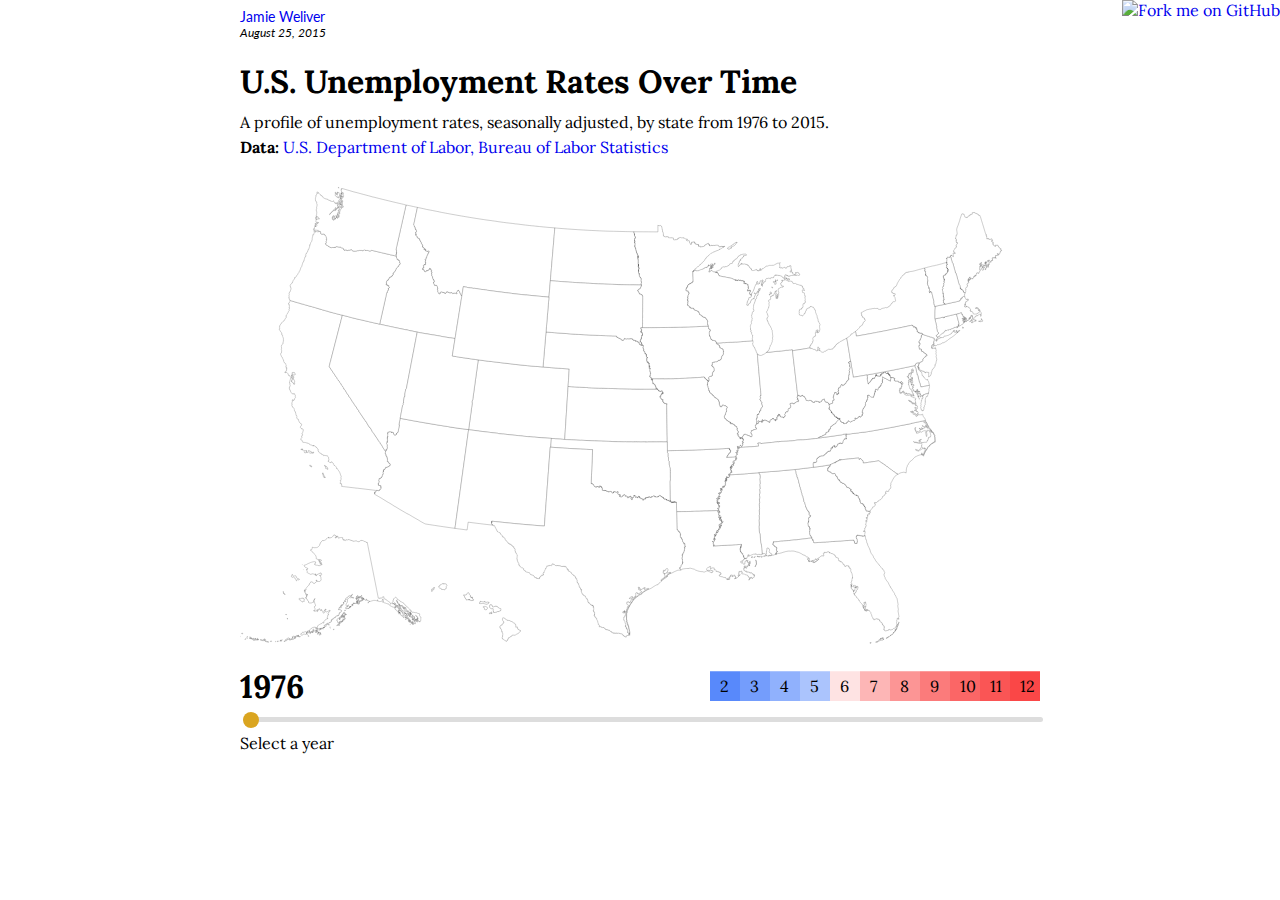
==== index.html @ 6589b090 "updated index.html" ====
<!DOCTYPE html>
<!--[if lt IE 7]>      <html class="no-js lt-ie9 lt-ie8 lt-ie7"> <![endif]-->
<!--[if IE 7]>         <html class="no-js lt-ie9 lt-ie8"> <![endif]-->
<!--[if IE 8]>         <html class="no-js lt-ie9"> <![endif]-->
<!--[if gt IE 8]><!--> <html class="no-js"> <!--<![endif]-->
    <head>
        <meta charset="utf-8">
        <meta http-equiv="X-UA-Compatible" content="IE=edge">
        <title>US Unemployment Rate Over Time</title>
        <meta name="description" content="A simple interactive map showing unemployment rates by state from 1976 to 2015. Created by Jamie Weliver,@jamieweliver">
        <meta name="viewport" content="width=device-width, initial-scale=1">
        <link rel="stylesheet" type="text/css" href="css/main.css">
        <link href='http://fonts.googleapis.com/css?family=Lato:400,300,700italic,300italic|Lora:400,400italic' rel='stylesheet' type='text/css'>

    </head>
    <body>
        <!--[if lt IE 7]>
            <p class="browsehappy">You are using an <strong>outdated</strong> browser. Please <a href="http://browsehappy.com/">upgrade your browser</a> to improve your experience.</p>
        <![endif]-->

        <!-- Main content area -->
        <div class="container">
        	<div class="header">
             <div class="head name"><a href="http://www.github.com/weliver">Jamie Weliver</a></div>
             <div class="head date">August 25, 2015</div>
             <h1>U.S. Unemployment Rates Over Time</h1>
             <p>A profile of unemployment rates, seasonally adjusted, by state from 1976 to 2015.</p>
             <p><span>Data: </span> <a href="http://beta.bls.gov/dataQuery/find">U.S. Department of Labor, Bureau of Labor Statistics</a></p>
            </div>
            <div class="map">
            <div id="map"></div>
            <div class="slider">
            <div style='width:100%;'>
            <div style="float: left; width: 20%;"><h1 style="display:inline;" id="data-year"></h1></div>
            <div id="key" style="display:inline;"></div>
            </div>
               <input type="range" id="year" min="1976" max="2012" value="1976" step="1">
               <label for="year">Select a year</label>
            </div>      
            </div>
        </div>
        
        <!--Scripts-->
    <script src="//ajax.googleapis.com/ajax/libs/jquery/1.10.2/jquery.min.js"></script>
		<script src="bower_components/d3/d3.js"></script>
		<script src="bower_components/topojson/topojson.js"></script>
		<script src="js/map.js"></script>
        <script src="js/main.js"></script>

        <!-- Google Analytics: change UA-XXXXX-X to be your site's ID. -->
        <script>
          (function(i,s,o,g,r,a,m){i['GoogleAnalyticsObject']=r;i[r]=i[r]||function(){
          (i[r].q=i[r].q||[]).push(arguments)},i[r].l=1*new Date();a=s.createElement(o),
          m=s.getElementsByTagName(o)[0];a.async=1;a.src=g;m.parentNode.insertBefore(a,m)
          })(window,document,'script','//www.google-analytics.com/analytics.js','ga');

          ga('create', 'UA-66753505-1', 'auto');
          ga('send', 'pageview');

        </script>
    <a href="https://github.com/weliver/us-unemployment"><img style="position: absolute; top: 0; right: 0; border: 0;" src="https://camo.githubusercontent.com/e7bbb0521b397edbd5fe43e7f760759336b5e05f/68747470733a2f2f73332e616d617a6f6e6177732e636f6d2f6769746875622f726962626f6e732f666f726b6d655f72696768745f677265656e5f3030373230302e706e67" alt="Fork me on GitHub" data-canonical-src="https://s3.amazonaws.com/github/ribbons/forkme_right_green_007200.png"></a>
    </body>
</html>
---- css/main.css ----
body {
    font-family: 'Lora', serif;
}
a {
    text-decoration: none;
}
span {
    font-weight: bolder;
}
h1 {
    margin-bottom: 10px;
}
.head {
    font-family: 'Lato', sans-serif;
    font-size: .75em;
    font-weight: 400;
}
.head.name {
    font-size: .9em;
}
.head.date {
    font-style: italic;
}
.header p{
    margin: 5px 0px;
}
.container {
    margin: 0 auto;
    max-width: 800px;
}

.map {
    
}

.key {
    color: black;
    
}

.tooltip {
    background: white;
    border: 1px solid #efefef;
    padding: 5px;
    box-shadow: 2px 2px 2px #888888;
}

.land {
	fill: white;
}
.state-boundary {
	fill: white;
	stroke: white;
}
.subunit {
	fill: white;
	stroke: #383838;
    stroke-width: .25;
}
input[type=range] {
    /*removes default webkit styles*/
    -webkit-appearance: none;
    
    /*fix for FF unable to apply focus style bug */
    border: 1px solid white;
    margin-bottom: 10px;
    
    /*required for proper track sizing in FF*/
    width: 100%;
}

/*Input styling inspired from Brenna OBrien.
Blog: http://brennaobrien.com/blog/2014/05/style-input-type-range-in-every-browser.html
*/

input[type=range]::-webkit-slider-runnable-track {
    width: 300px;
    height: 5px;
    background: #ddd;
    border: none;
    border-radius: 3px;
}
input[type=range]::-webkit-slider-thumb {
    -webkit-appearance: none;
    border: none;
    height: 16px;
    width: 16px;
    border-radius: 50%;
    background: goldenrod;
    margin-top: -5px;
}
input[type=range]:focus {
    outline: none;
}
input[type=range]:focus::-webkit-slider-runnable-track {
    background: #ccc;
}

input[type=range]::-moz-range-track {
    width: 300px;
    height: 5px;
    background: #ddd;
    border: none;
    border-radius: 3px;
}
input[type=range]::-moz-range-thumb {
    border: none;
    height: 16px;
    width: 16px;
    border-radius: 50%;
    background: goldenrod;
}

/*hide the outline behind the border*/
input[type=range]:-moz-focusring{
    outline: 1px solid white;
    outline-offset: -1px;
}

input[type=range]::-ms-track {
    width: 300px;
    height: 5px;
    
    /*remove bg colour from the track, we'll use ms-fill-lower and ms-fill-upper instead */
    background: transparent;
    
    /*leave room for the larger thumb to overflow with a transparent border */
    border-color: transparent;
    border-width: 6px 0;

    /*remove default tick marks*/
    color: transparent;
}
input[type=range]::-ms-fill-lower {
    background: #777;
    border-radius: 10px;
}
input[type=range]::-ms-fill-upper {
    background: #ddd;
    border-radius: 10px;
}
input[type=range]::-ms-thumb {
    border: none;
    height: 16px;
    width: 16px;
    border-radius: 50%;
    background: goldenrod;
}
input[type=range]:focus::-ms-fill-lower {
    background: #888;
}
input[type=range]:focus::-ms-fill-upper {
    background: #ccc;
}
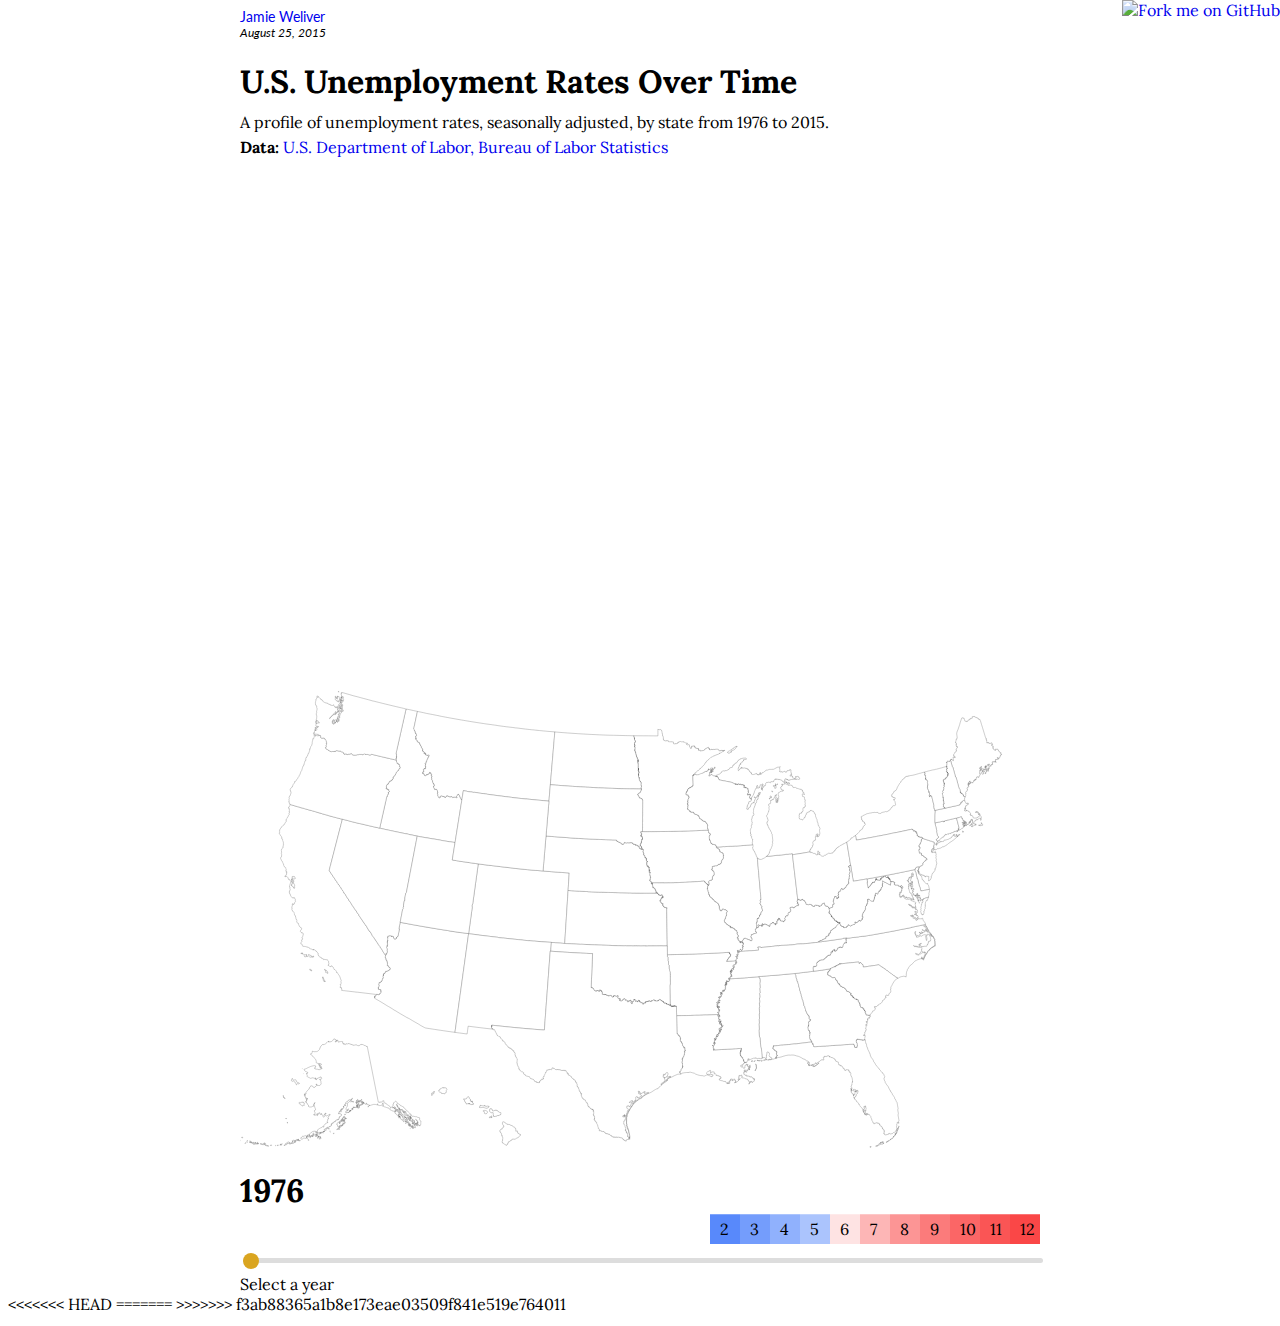
==== commit b3cd5f0e: "updated index.html" ====
--- a/index.html
+++ b/index.html
@@ -42,10 +42,17 @@
         
         <!--Scripts-->
     <script src="//ajax.googleapis.com/ajax/libs/jquery/1.10.2/jquery.min.js"></script>
+<<<<<<< HEAD
 		<script src="bower_components/d3/d3.js"></script>
 		<script src="bower_components/topojson/topojson.js"></script>
 		<script src="js/map.js"></script>
         <script src="js/main.js"></script>
+=======
+		<script src="../bower_components/d3/d3.js"></script>
+		<script src="../bower_components/topojson/topojson.js"></script>
+		<script src="../js/map.js"></script>
+        <script src="../js/main.js"></script>
+>>>>>>> f3ab88365a1b8e173eae03509f841e519e764011
 
         <!-- Google Analytics: change UA-XXXXX-X to be your site's ID. -->
         <script>
@@ -58,6 +65,6 @@
           ga('send', 'pageview');
 
         </script>
-    <a href="https://github.com/weliver/us-unemployment"><img style="position: absolute; top: 0; right: 0; border: 0;" src="https://camo.githubusercontent.com/e7bbb0521b397edbd5fe43e7f760759336b5e05f/68747470733a2f2f73332e616d617a6f6e6177732e636f6d2f6769746875622f726962626f6e732f666f726b6d655f72696768745f677265656e5f3030373230302e706e67" alt="Fork me on GitHub" data-canonical-src="https://s3.amazonaws.com/github/ribbons/forkme_right_green_007200.png"></a>
+    <a href="https://github.com/weliver/mapping-unemployment"><img style="position: absolute; top: 0; right: 0; border: 0;" src="https://camo.githubusercontent.com/e7bbb0521b397edbd5fe43e7f760759336b5e05f/68747470733a2f2f73332e616d617a6f6e6177732e636f6d2f6769746875622f726962626f6e732f666f726b6d655f72696768745f677265656e5f3030373230302e706e67" alt="Fork me on GitHub" data-canonical-src="https://s3.amazonaws.com/github/ribbons/forkme_right_green_007200.png"></a>
     </body>
-</html>+</html>
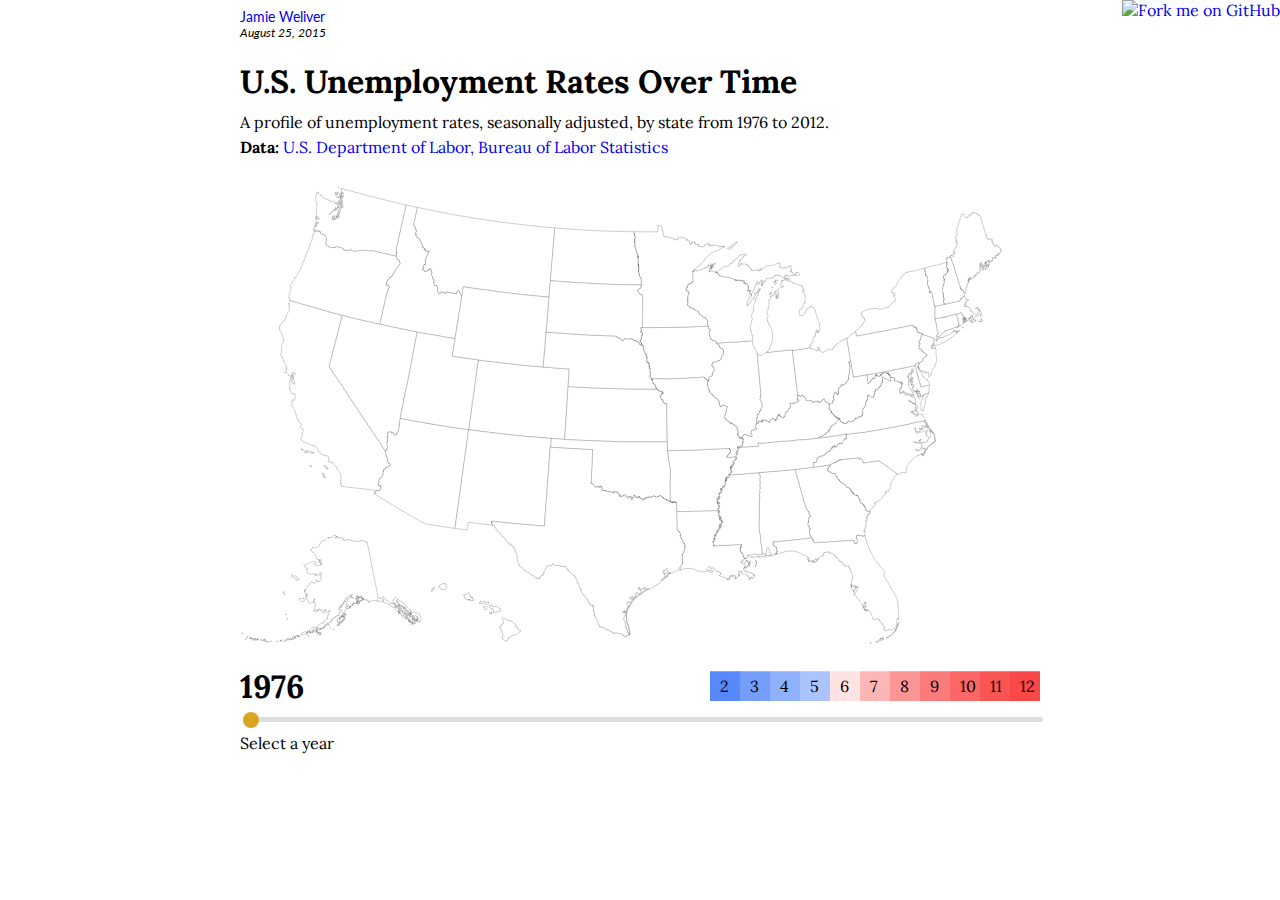
==== commit f6b9d7c8: "Update index.html" ====
--- a/index.html
+++ b/index.html
@@ -24,7 +24,7 @@
              <div class="head name"><a href="http://www.github.com/weliver">Jamie Weliver</a></div>
              <div class="head date">August 25, 2015</div>
              <h1>U.S. Unemployment Rates Over Time</h1>
-             <p>A profile of unemployment rates, seasonally adjusted, by state from 1976 to 2015.</p>
+             <p>A profile of unemployment rates, seasonally adjusted, by state from 1976 to 2012.</p>
              <p><span>Data: </span> <a href="http://beta.bls.gov/dataQuery/find">U.S. Department of Labor, Bureau of Labor Statistics</a></p>
             </div>
             <div class="map">
@@ -42,17 +42,10 @@
         
         <!--Scripts-->
     <script src="//ajax.googleapis.com/ajax/libs/jquery/1.10.2/jquery.min.js"></script>
-<<<<<<< HEAD
 		<script src="bower_components/d3/d3.js"></script>
 		<script src="bower_components/topojson/topojson.js"></script>
 		<script src="js/map.js"></script>
         <script src="js/main.js"></script>
-=======
-		<script src="../bower_components/d3/d3.js"></script>
-		<script src="../bower_components/topojson/topojson.js"></script>
-		<script src="../js/map.js"></script>
-        <script src="../js/main.js"></script>
->>>>>>> f3ab88365a1b8e173eae03509f841e519e764011
 
         <!-- Google Analytics: change UA-XXXXX-X to be your site's ID. -->
         <script>
@@ -65,6 +58,6 @@
           ga('send', 'pageview');
 
         </script>
-    <a href="https://github.com/weliver/mapping-unemployment"><img style="position: absolute; top: 0; right: 0; border: 0;" src="https://camo.githubusercontent.com/e7bbb0521b397edbd5fe43e7f760759336b5e05f/68747470733a2f2f73332e616d617a6f6e6177732e636f6d2f6769746875622f726962626f6e732f666f726b6d655f72696768745f677265656e5f3030373230302e706e67" alt="Fork me on GitHub" data-canonical-src="https://s3.amazonaws.com/github/ribbons/forkme_right_green_007200.png"></a>
+    <a href="https://github.com/weliver/us-unemployment"><img style="position: absolute; top: 0; right: 0; border: 0;" src="https://camo.githubusercontent.com/e7bbb0521b397edbd5fe43e7f760759336b5e05f/68747470733a2f2f73332e616d617a6f6e6177732e636f6d2f6769746875622f726962626f6e732f666f726b6d655f72696768745f677265656e5f3030373230302e706e67" alt="Fork me on GitHub" data-canonical-src="https://s3.amazonaws.com/github/ribbons/forkme_right_green_007200.png"></a>
     </body>
 </html>
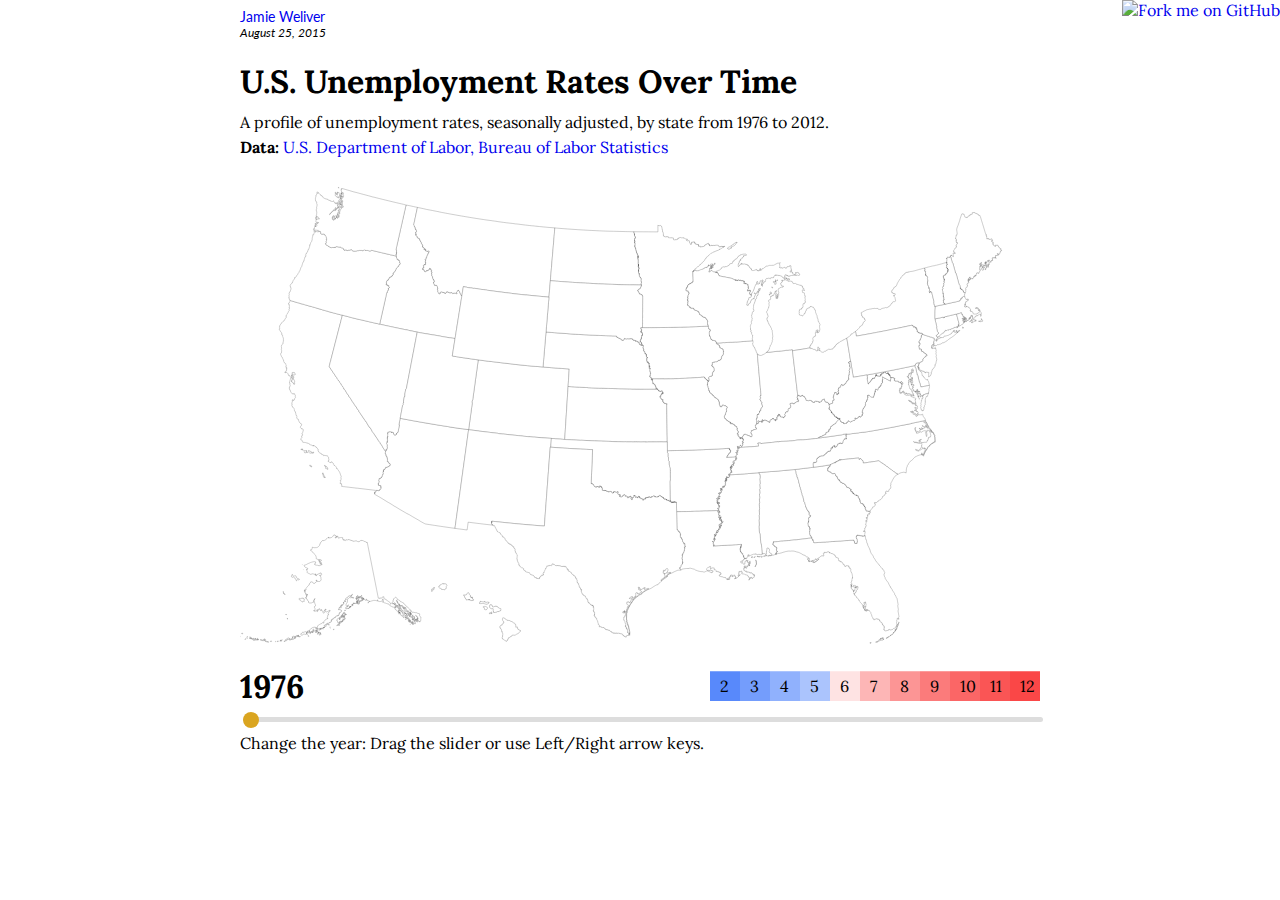
==== commit ebb6b302: "Update index.html" ====
--- a/index.html
+++ b/index.html
@@ -35,7 +35,7 @@
             <div id="key" style="display:inline;"></div>
             </div>
                <input type="range" id="year" min="1976" max="2012" value="1976" step="1">
-               <label for="year">Select a year</label>
+               <label for="year">Change the year: Drag the slider or use Left/Right arrow keys.</label>
             </div>      
             </div>
         </div>
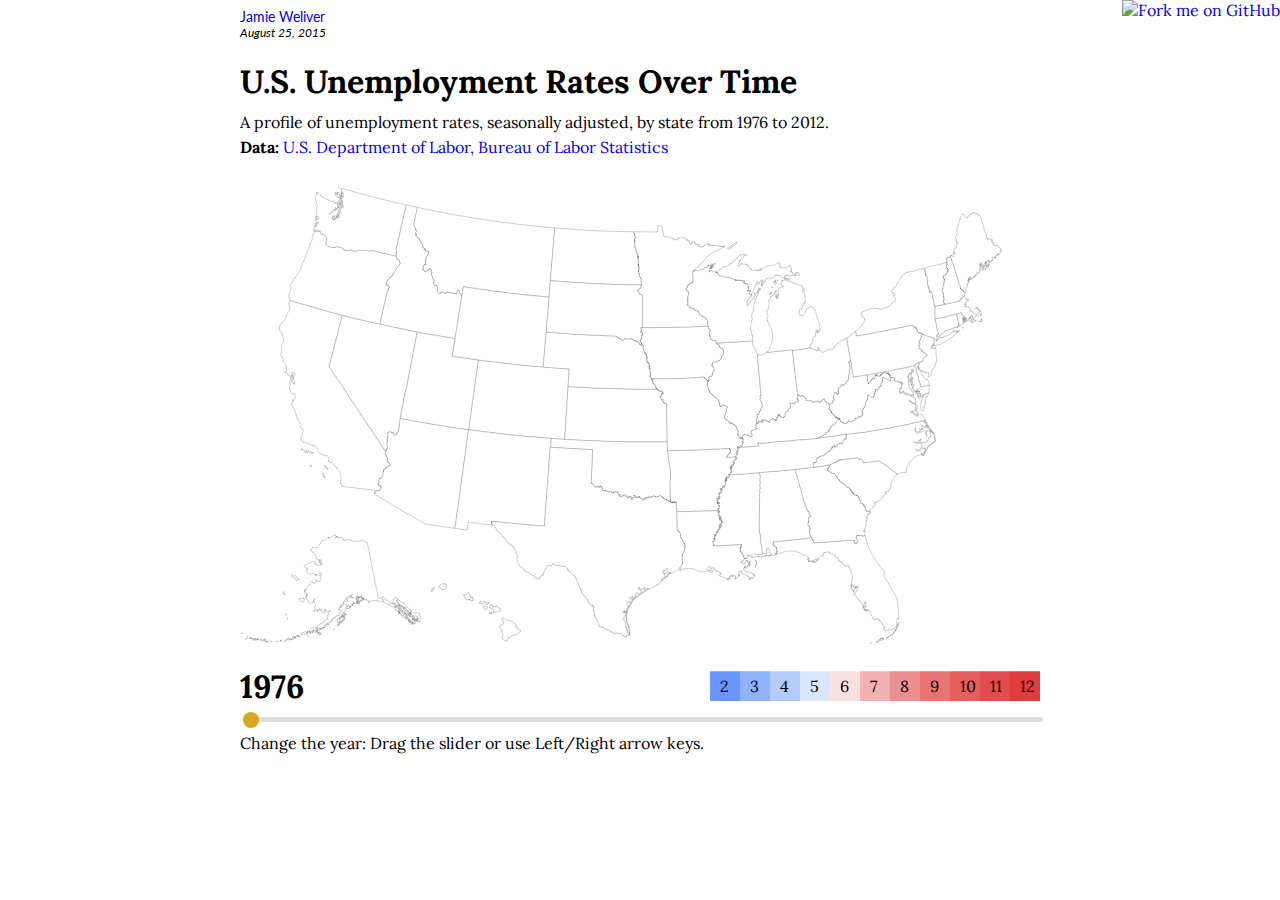
==== commit 71b66b20: "Updated colors" ====
--- a/index.html
+++ b/index.html
@@ -8,17 +8,12 @@
         <meta http-equiv="X-UA-Compatible" content="IE=edge">
         <title>US Unemployment Rate Over Time</title>
         <meta name="description" content="A simple interactive map showing unemployment rates by state from 1976 to 2015. Created by Jamie Weliver,@jamieweliver">
-        <meta name="viewport" content="width=device-width, initial-scale=1">
         <link rel="stylesheet" type="text/css" href="css/main.css">
         <link href='http://fonts.googleapis.com/css?family=Lato:400,300,700italic,300italic|Lora:400,400italic' rel='stylesheet' type='text/css'>
 
     </head>
     <body>
-        <!--[if lt IE 7]>
-            <p class="browsehappy">You are using an <strong>outdated</strong> browser. Please <a href="http://browsehappy.com/">upgrade your browser</a> to improve your experience.</p>
-        <![endif]-->
 
-        <!-- Main content area -->
         <div class="container">
         	<div class="header">
              <div class="head name"><a href="http://www.github.com/weliver">Jamie Weliver</a></div>
@@ -47,7 +42,7 @@
 		<script src="js/map.js"></script>
         <script src="js/main.js"></script>
 
-        <!-- Google Analytics: change UA-XXXXX-X to be your site's ID. -->
+        <!-- Google Analytics:-->
         <script>
           (function(i,s,o,g,r,a,m){i['GoogleAnalyticsObject']=r;i[r]=i[r]||function(){
           (i[r].q=i[r].q||[]).push(arguments)},i[r].l=1*new Date();a=s.createElement(o),
@@ -58,6 +53,7 @@
           ga('send', 'pageview');
 
         </script>
+        <!--GitHub ribbon -->
     <a href="https://github.com/weliver/us-unemployment"><img style="position: absolute; top: 0; right: 0; border: 0;" src="https://camo.githubusercontent.com/e7bbb0521b397edbd5fe43e7f760759336b5e05f/68747470733a2f2f73332e616d617a6f6e6177732e636f6d2f6769746875622f726962626f6e732f666f726b6d655f72696768745f677265656e5f3030373230302e706e67" alt="Fork me on GitHub" data-canonical-src="https://s3.amazonaws.com/github/ribbons/forkme_right_green_007200.png"></a>
     </body>
 </html>
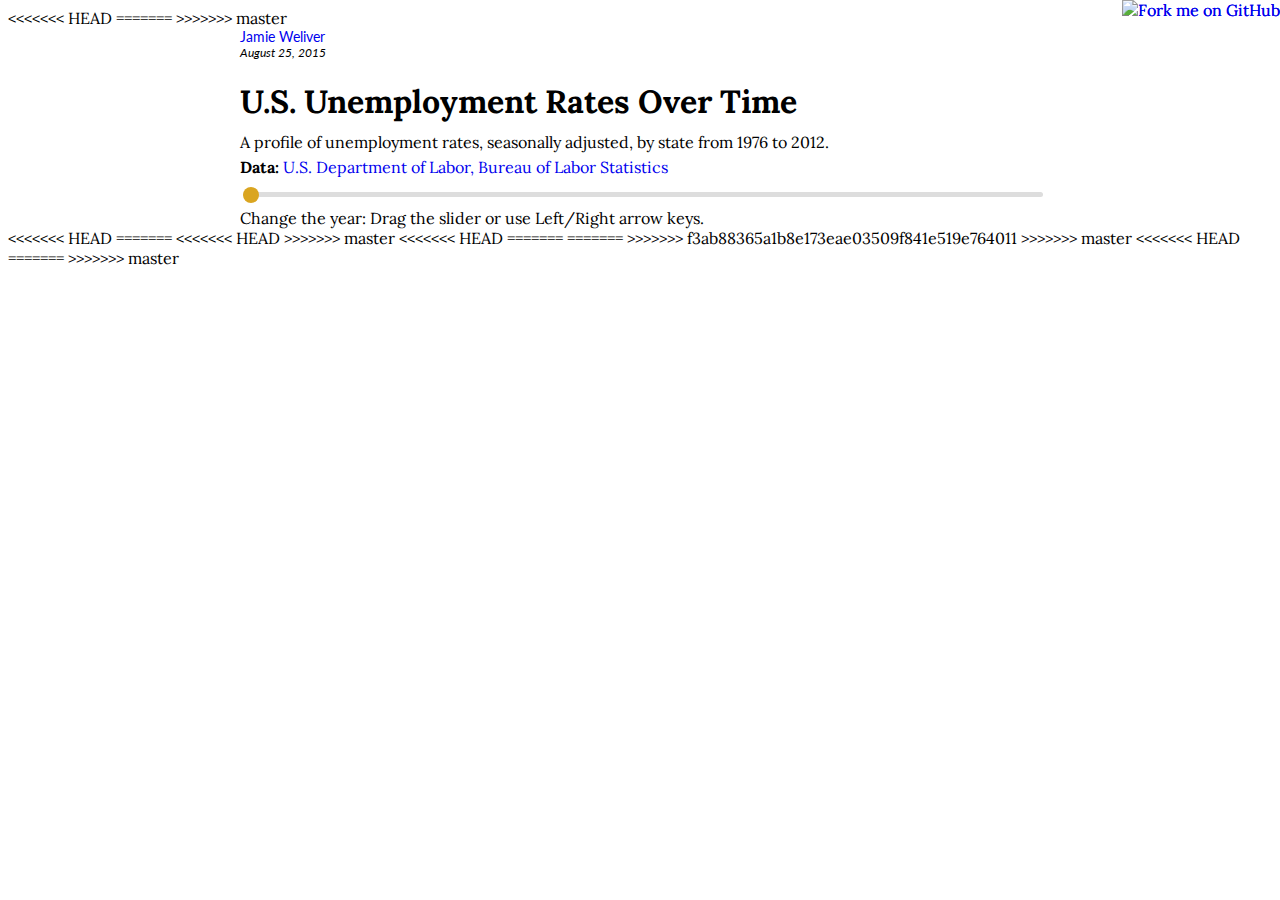
==== commit 4330fc8e: "Merge branch 'master' into gh-pages" ====
--- a/index.html
+++ b/index.html
@@ -8,6 +8,10 @@
         <meta http-equiv="X-UA-Compatible" content="IE=edge">
         <title>US Unemployment Rate Over Time</title>
         <meta name="description" content="A simple interactive map showing unemployment rates by state from 1976 to 2015. Created by Jamie Weliver,@jamieweliver">
+<<<<<<< HEAD
+=======
+        <meta name="viewport" content="width=device-width, initial-scale=1">
+>>>>>>> master
         <link rel="stylesheet" type="text/css" href="css/main.css">
         <link href='http://fonts.googleapis.com/css?family=Lato:400,300,700italic,300italic|Lora:400,400italic' rel='stylesheet' type='text/css'>
 
@@ -37,10 +41,23 @@
         
         <!--Scripts-->
     <script src="//ajax.googleapis.com/ajax/libs/jquery/1.10.2/jquery.min.js"></script>
+<<<<<<< HEAD
+=======
+<<<<<<< HEAD
+>>>>>>> master
 		<script src="bower_components/d3/d3.js"></script>
 		<script src="bower_components/topojson/topojson.js"></script>
 		<script src="js/map.js"></script>
         <script src="js/main.js"></script>
+<<<<<<< HEAD
+=======
+=======
+		<script src="../bower_components/d3/d3.js"></script>
+		<script src="../bower_components/topojson/topojson.js"></script>
+		<script src="../js/map.js"></script>
+        <script src="../js/main.js"></script>
+>>>>>>> f3ab88365a1b8e173eae03509f841e519e764011
+>>>>>>> master
 
         <!-- Google Analytics:-->
         <script>
@@ -53,7 +70,11 @@
           ga('send', 'pageview');
 
         </script>
+<<<<<<< HEAD
         <!--GitHub ribbon -->
     <a href="https://github.com/weliver/us-unemployment"><img style="position: absolute; top: 0; right: 0; border: 0;" src="https://camo.githubusercontent.com/e7bbb0521b397edbd5fe43e7f760759336b5e05f/68747470733a2f2f73332e616d617a6f6e6177732e636f6d2f6769746875622f726962626f6e732f666f726b6d655f72696768745f677265656e5f3030373230302e706e67" alt="Fork me on GitHub" data-canonical-src="https://s3.amazonaws.com/github/ribbons/forkme_right_green_007200.png"></a>
+=======
+    <a href="https://github.com/weliver/mapping-unemployment"><img style="position: absolute; top: 0; right: 0; border: 0;" src="https://camo.githubusercontent.com/e7bbb0521b397edbd5fe43e7f760759336b5e05f/68747470733a2f2f73332e616d617a6f6e6177732e636f6d2f6769746875622f726962626f6e732f666f726b6d655f72696768745f677265656e5f3030373230302e706e67" alt="Fork me on GitHub" data-canonical-src="https://s3.amazonaws.com/github/ribbons/forkme_right_green_007200.png"></a>
+>>>>>>> master
     </body>
 </html>
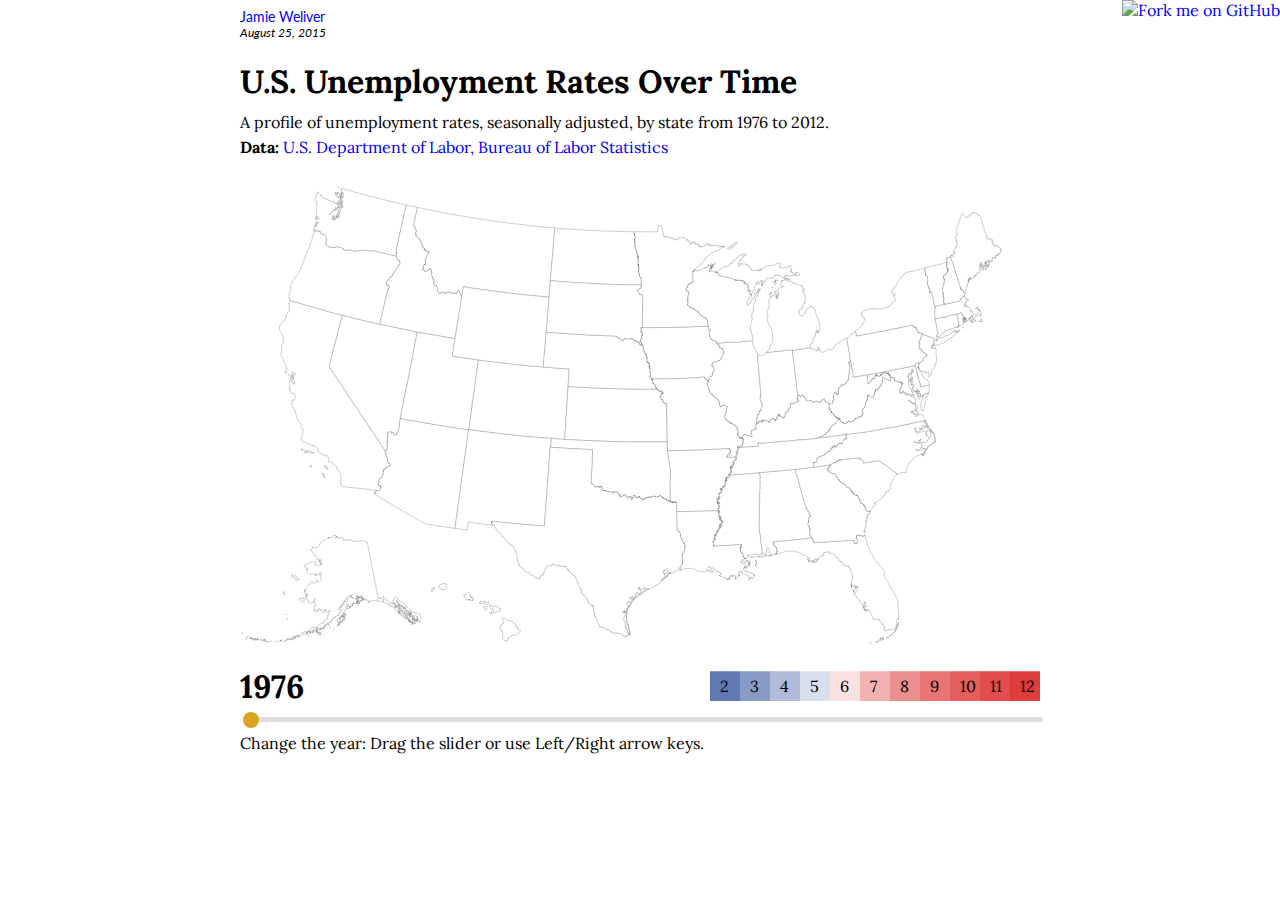
==== commit 4246e23a: "Merging fixes" ====
--- a/index.html
+++ b/index.html
@@ -8,10 +8,7 @@
         <meta http-equiv="X-UA-Compatible" content="IE=edge">
         <title>US Unemployment Rate Over Time</title>
         <meta name="description" content="A simple interactive map showing unemployment rates by state from 1976 to 2015. Created by Jamie Weliver,@jamieweliver">
-<<<<<<< HEAD
-=======
         <meta name="viewport" content="width=device-width, initial-scale=1">
->>>>>>> master
         <link rel="stylesheet" type="text/css" href="css/main.css">
         <link href='http://fonts.googleapis.com/css?family=Lato:400,300,700italic,300italic|Lora:400,400italic' rel='stylesheet' type='text/css'>
 
@@ -41,23 +38,11 @@
         
         <!--Scripts-->
     <script src="//ajax.googleapis.com/ajax/libs/jquery/1.10.2/jquery.min.js"></script>
-<<<<<<< HEAD
-=======
-<<<<<<< HEAD
->>>>>>> master
+
 		<script src="bower_components/d3/d3.js"></script>
 		<script src="bower_components/topojson/topojson.js"></script>
 		<script src="js/map.js"></script>
         <script src="js/main.js"></script>
-<<<<<<< HEAD
-=======
-=======
-		<script src="../bower_components/d3/d3.js"></script>
-		<script src="../bower_components/topojson/topojson.js"></script>
-		<script src="../js/map.js"></script>
-        <script src="../js/main.js"></script>
->>>>>>> f3ab88365a1b8e173eae03509f841e519e764011
->>>>>>> master
 
         <!-- Google Analytics:-->
         <script>
@@ -70,11 +55,8 @@
           ga('send', 'pageview');
 
         </script>
-<<<<<<< HEAD
+
         <!--GitHub ribbon -->
     <a href="https://github.com/weliver/us-unemployment"><img style="position: absolute; top: 0; right: 0; border: 0;" src="https://camo.githubusercontent.com/e7bbb0521b397edbd5fe43e7f760759336b5e05f/68747470733a2f2f73332e616d617a6f6e6177732e636f6d2f6769746875622f726962626f6e732f666f726b6d655f72696768745f677265656e5f3030373230302e706e67" alt="Fork me on GitHub" data-canonical-src="https://s3.amazonaws.com/github/ribbons/forkme_right_green_007200.png"></a>
-=======
-    <a href="https://github.com/weliver/mapping-unemployment"><img style="position: absolute; top: 0; right: 0; border: 0;" src="https://camo.githubusercontent.com/e7bbb0521b397edbd5fe43e7f760759336b5e05f/68747470733a2f2f73332e616d617a6f6e6177732e636f6d2f6769746875622f726962626f6e732f666f726b6d655f72696768745f677265656e5f3030373230302e706e67" alt="Fork me on GitHub" data-canonical-src="https://s3.amazonaws.com/github/ribbons/forkme_right_green_007200.png"></a>
->>>>>>> master
     </body>
 </html>
